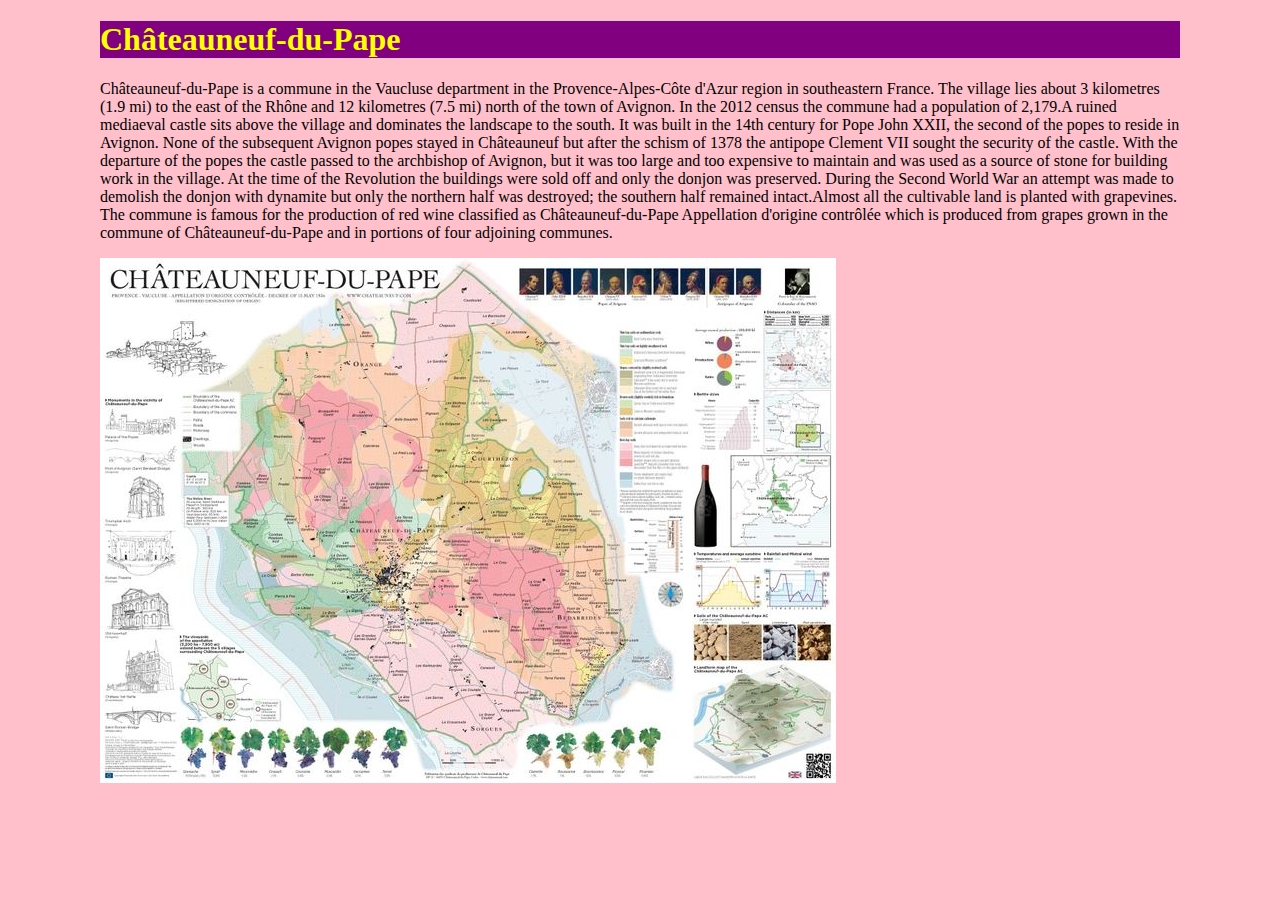
==== unit_1/index.html @ 1951f4e9 "up224" ====
<!DOCTYPE html>
<html>
	<head>
		<title>Memory box</title>
		<link rel="stylesheet" type="text/css" href="css/style.css">

	</head>
		
	<body>
		<h1>Châteauneuf-du-Pape</h1>
		<p>Châteauneuf-du-Pape is a commune in the Vaucluse department in the Provence-Alpes-Côte d'Azur region in southeastern France. The village lies about 3 kilometres (1.9 mi) to the east of the Rhône and 12 kilometres (7.5 mi) north of the town of Avignon. In the 2012 census the commune had a population of 2,179.A ruined mediaeval castle sits above the village and dominates the landscape to the south. It was built in the 14th century for Pope John XXII, the second of the popes to reside in Avignon. None of the subsequent Avignon popes stayed in Châteauneuf but after the schism of 1378 the antipope Clement VII sought the security of the castle. With the departure of the popes the castle passed to the archbishop of Avignon, but it was too large and too expensive to maintain and was used as a source of stone for building work in the village. At the time of the Revolution the buildings were sold off and only the donjon was preserved. During the Second World War an attempt was made to demolish the donjon with dynamite but only the northern half was destroyed; the southern half remained intact.Almost all the cultivable land is planted with grapevines. The commune is famous for the production of red wine classified as Châteauneuf-du-Pape Appellation d'origine contrôlée which is produced from grapes grown in the commune of Châteauneuf-du-Pape and in portions of four adjoining communes.</p>
	<img src="pape.jpg"/>
	</body>
</html>
---- unit_1/css/style.css ----
body {
	background-color: pink;
	margin-right: 100px;
	margin-left: 100px;

}

h1 {
	color: yellow;
	background-color: purple;
}
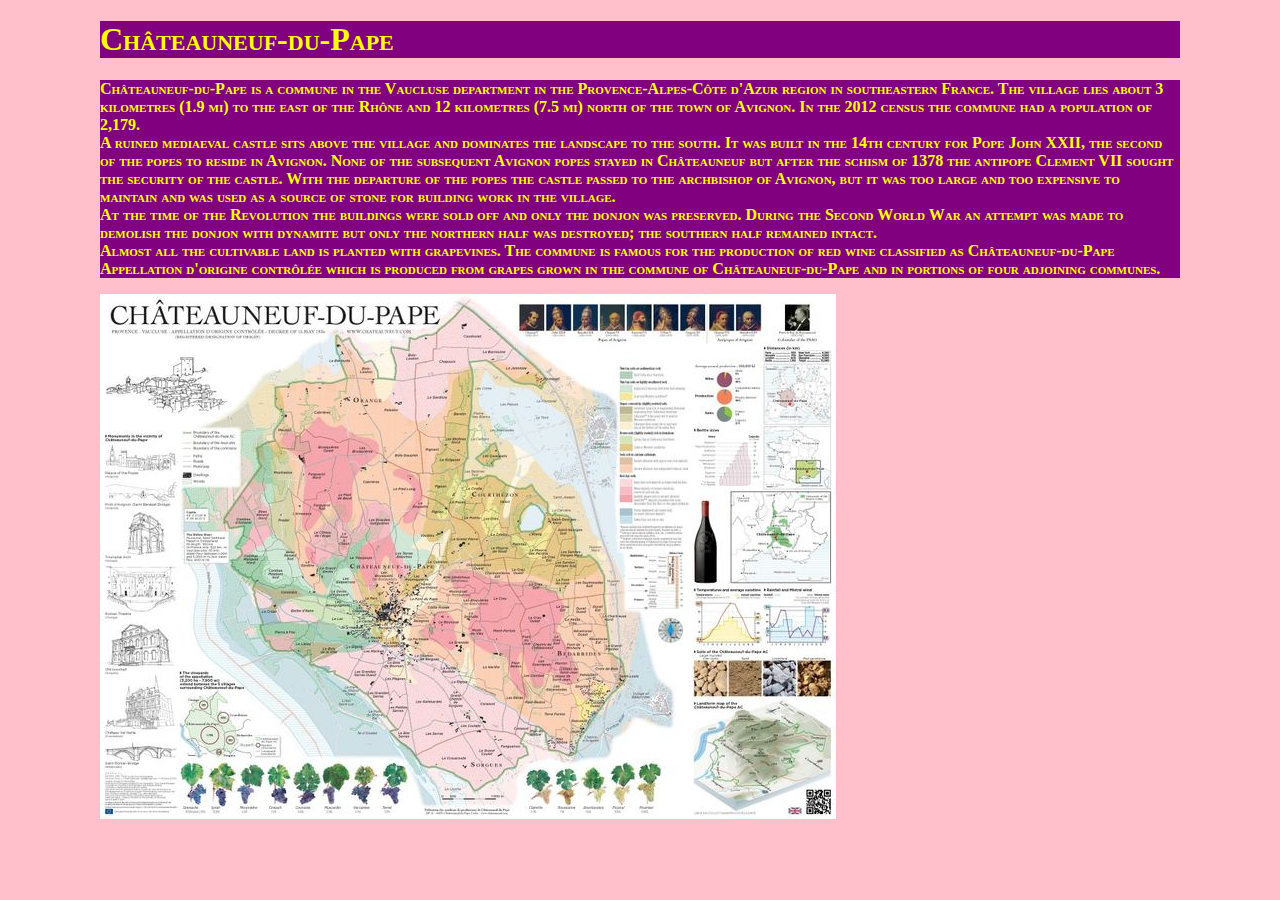
==== commit 04743511: "update248" ====
--- a/unit_1/index.html
+++ b/unit_1/index.html
@@ -8,7 +8,7 @@
 		
 	<body>
 		<h1>Châteauneuf-du-Pape</h1>
-		<p>Châteauneuf-du-Pape is a commune in the Vaucluse department in the Provence-Alpes-Côte d'Azur region in southeastern France. The village lies about 3 kilometres (1.9 mi) to the east of the Rhône and 12 kilometres (7.5 mi) north of the town of Avignon. In the 2012 census the commune had a population of 2,179.A ruined mediaeval castle sits above the village and dominates the landscape to the south. It was built in the 14th century for Pope John XXII, the second of the popes to reside in Avignon. None of the subsequent Avignon popes stayed in Châteauneuf but after the schism of 1378 the antipope Clement VII sought the security of the castle. With the departure of the popes the castle passed to the archbishop of Avignon, but it was too large and too expensive to maintain and was used as a source of stone for building work in the village. At the time of the Revolution the buildings were sold off and only the donjon was preserved. During the Second World War an attempt was made to demolish the donjon with dynamite but only the northern half was destroyed; the southern half remained intact.Almost all the cultivable land is planted with grapevines. The commune is famous for the production of red wine classified as Châteauneuf-du-Pape Appellation d'origine contrôlée which is produced from grapes grown in the commune of Châteauneuf-du-Pape and in portions of four adjoining communes.</p>
+		<p>Châteauneuf-du-Pape is a commune in the Vaucluse department in the Provence-Alpes-Côte d'Azur region in southeastern France. The village lies about 3 kilometres (1.9 mi) to the east of the Rhône and 12 kilometres (7.5 mi) north of the town of Avignon. In the 2012 census the commune had a population of 2,179.<br>A ruined mediaeval castle sits above the village and dominates the landscape to the south. It was built in the 14th century for Pope John XXII, the second of the popes to reside in Avignon. None of the subsequent Avignon popes stayed in Châteauneuf but after the schism of 1378 the antipope Clement VII sought the security of the castle. With the departure of the popes the castle passed to the archbishop of Avignon, but it was too large and too expensive to maintain and was used as a source of stone for building work in the village.<br>At the time of the Revolution the buildings were sold off and only the donjon was preserved. During the Second World War an attempt was made to demolish the donjon with dynamite but only the northern half was destroyed; the southern half remained intact.<br>Almost all the cultivable land is planted with grapevines. The commune is famous for the production of red wine classified as Châteauneuf-du-Pape Appellation d'origine contrôlée which is produced from grapes grown in the commune of Châteauneuf-du-Pape and in portions of four adjoining communes.</p>
 	<img src="pape.jpg"/>
 	</body>
 </html>--- a/unit_1/css/style.css
+++ b/unit_1/css/style.css
@@ -2,10 +2,12 @@
 	background-color: pink;
 	margin-right: 100px;
 	margin-left: 100px;
+	font-weight: bold;
+	
 
-}
-
-h1 {
+h1, p {
 	color: yellow;
 	background-color: purple;
+	font-variant: small-caps;
+	font-family: book antiqua;
 }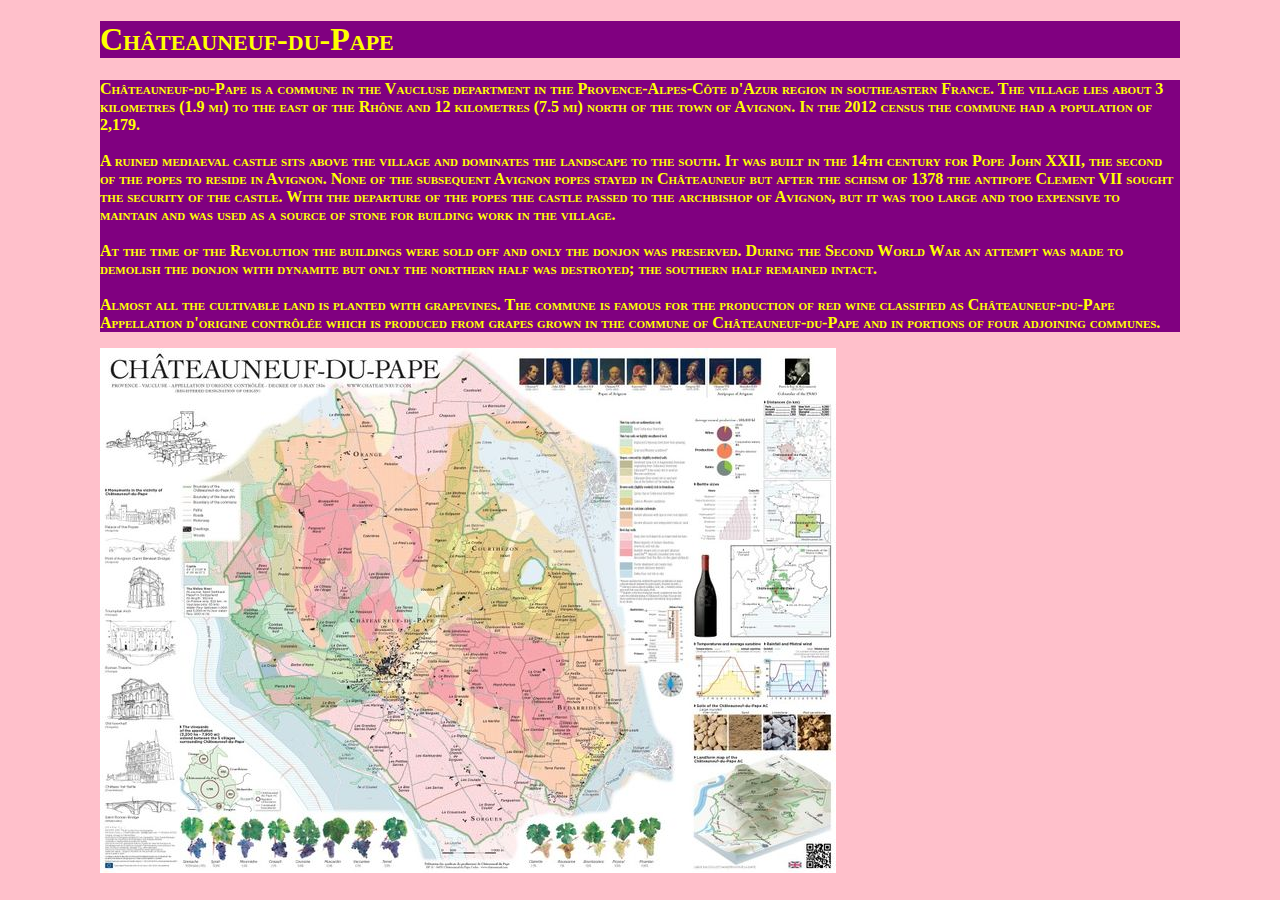
==== commit 86cee12c: "up249" ====
--- a/unit_1/index.html
+++ b/unit_1/index.html
@@ -8,7 +8,13 @@
 		
 	<body>
 		<h1>Châteauneuf-du-Pape</h1>
-		<p>Châteauneuf-du-Pape is a commune in the Vaucluse department in the Provence-Alpes-Côte d'Azur region in southeastern France. The village lies about 3 kilometres (1.9 mi) to the east of the Rhône and 12 kilometres (7.5 mi) north of the town of Avignon. In the 2012 census the commune had a population of 2,179.<br>A ruined mediaeval castle sits above the village and dominates the landscape to the south. It was built in the 14th century for Pope John XXII, the second of the popes to reside in Avignon. None of the subsequent Avignon popes stayed in Châteauneuf but after the schism of 1378 the antipope Clement VII sought the security of the castle. With the departure of the popes the castle passed to the archbishop of Avignon, but it was too large and too expensive to maintain and was used as a source of stone for building work in the village.<br>At the time of the Revolution the buildings were sold off and only the donjon was preserved. During the Second World War an attempt was made to demolish the donjon with dynamite but only the northern half was destroyed; the southern half remained intact.<br>Almost all the cultivable land is planted with grapevines. The commune is famous for the production of red wine classified as Châteauneuf-du-Pape Appellation d'origine contrôlée which is produced from grapes grown in the commune of Châteauneuf-du-Pape and in portions of four adjoining communes.</p>
+		<p>Châteauneuf-du-Pape is a commune in the Vaucluse department in the Provence-Alpes-Côte d'Azur region in southeastern France. The village lies about 3 kilometres (1.9 mi) to the east of the Rhône and 12 kilometres (7.5 mi) north of the town of Avignon. In the 2012 census the commune had a population of 2,179.<br>
+		<br>
+		A ruined mediaeval castle sits above the village and dominates the landscape to the south. It was built in the 14th century for Pope John XXII, the second of the popes to reside in Avignon. None of the subsequent Avignon popes stayed in Châteauneuf but after the schism of 1378 the antipope Clement VII sought the security of the castle. With the departure of the popes the castle passed to the archbishop of Avignon, but it was too large and too expensive to maintain and was used as a source of stone for building work in the village.<br>
+		<br>
+		At the time of the Revolution the buildings were sold off and only the donjon was preserved. During the Second World War an attempt was made to demolish the donjon with dynamite but only the northern half was destroyed; the southern half remained intact.<br>
+		<br>
+		Almost all the cultivable land is planted with grapevines. The commune is famous for the production of red wine classified as Châteauneuf-du-Pape Appellation d'origine contrôlée which is produced from grapes grown in the commune of Châteauneuf-du-Pape and in portions of four adjoining communes.</p>
 	<img src="pape.jpg"/>
 	</body>
 </html>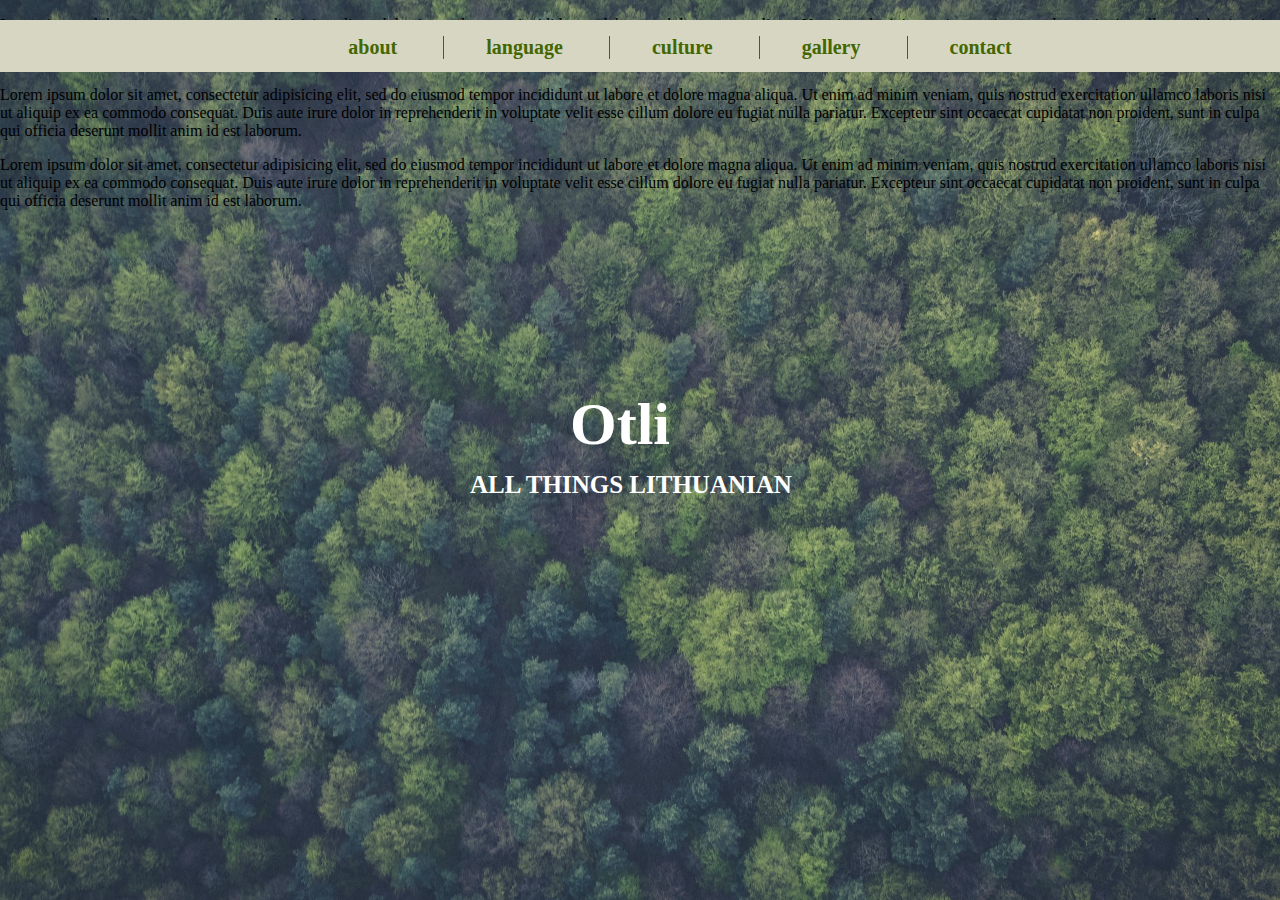
==== commit 295c63e4: "23-03 update" ====
--- a/unit_1/index.html
+++ b/unit_1/index.html
@@ -1,20 +1,45 @@
 <!DOCTYPE html>
 <html>
 	<head>
-		<title>Memory box</title>
+		<title>Otli</title>
 		<link rel="stylesheet" type="text/css" href="css/style.css">
+	</head>
+	<body background="images/forest_main.jpeg">
+		
+		<div id="nav">
+			<div id="nav-wrapper">
+				<ul>
+					<li><a href="#">about</a></li>
+					<li><a href="#">language</a></li>
+					<li><a href="#">culture</a></li>
+					<li><a href="#">gallery</a></li>
+					<li><a href="#">contact</a></li>
+				</ul>
+			</div>
+		</div>
 
-	</head>
-		
-	<body>
-		<h1>Châteauneuf-du-Pape</h1>
-		<p>Châteauneuf-du-Pape is a commune in the Vaucluse department in the Provence-Alpes-Côte d'Azur region in southeastern France. The village lies about 3 kilometres (1.9 mi) to the east of the Rhône and 12 kilometres (7.5 mi) north of the town of Avignon. In the 2012 census the commune had a population of 2,179.<br>
-		<br>
-		A ruined mediaeval castle sits above the village and dominates the landscape to the south. It was built in the 14th century for Pope John XXII, the second of the popes to reside in Avignon. None of the subsequent Avignon popes stayed in Châteauneuf but after the schism of 1378 the antipope Clement VII sought the security of the castle. With the departure of the popes the castle passed to the archbishop of Avignon, but it was too large and too expensive to maintain and was used as a source of stone for building work in the village.<br>
-		<br>
-		At the time of the Revolution the buildings were sold off and only the donjon was preserved. During the Second World War an attempt was made to demolish the donjon with dynamite but only the northern half was destroyed; the southern half remained intact.<br>
-		<br>
-		Almost all the cultivable land is planted with grapevines. The commune is famous for the production of red wine classified as Châteauneuf-du-Pape Appellation d'origine contrôlée which is produced from grapes grown in the commune of Châteauneuf-du-Pape and in portions of four adjoining communes.</p>
-	<img src="pape.jpg"/>
+		<div class="landing-page">
+		<p>Lorem ipsum dolor sit amet, consectetur adipisicing elit, sed do eiusmod
+		tempor incididunt ut labore et dolore magna aliqua. Ut enim ad minim veniam,
+		quis nostrud exercitation ullamco laboris nisi ut aliquip ex ea commodo
+		consequat. Duis aute irure dolor in reprehenderit in voluptate velit esse
+		cillum dolore eu fugiat nulla pariatur. Excepteur sint occaecat cupidatat non
+		proident, sunt in culpa qui officia deserunt mollit anim id est laborum.<p>
+				<h1>Otli</h1>
+				<h2>ALL THINGS LITHUANIAN</h2>
+		<p>Lorem ipsum dolor sit amet, consectetur adipisicing elit, sed do eiusmod
+		tempor incididunt ut labore et dolore magna aliqua. Ut enim ad minim veniam,
+		quis nostrud exercitation ullamco laboris nisi ut aliquip ex ea commodo
+		consequat. Duis aute irure dolor in reprehenderit in voluptate velit esse
+		cillum dolore eu fugiat nulla pariatur. Excepteur sint occaecat cupidatat non
+		proident, sunt in culpa qui officia deserunt mollit anim id est laborum.<p>
+		</div>
+
+		<p>Lorem ipsum dolor sit amet, consectetur adipisicing elit, sed do eiusmod
+		tempor incididunt ut labore et dolore magna aliqua. Ut enim ad minim veniam,
+		quis nostrud exercitation ullamco laboris nisi ut aliquip ex ea commodo
+		consequat. Duis aute irure dolor in reprehenderit in voluptate velit esse
+		cillum dolore eu fugiat nulla pariatur. Excepteur sint occaecat cupidatat non
+		proident, sunt in culpa qui officia deserunt mollit anim id est laborum.</p>
 	</body>
 </html>--- a/unit_1/css/style.css
+++ b/unit_1/css/style.css
@@ -1,13 +1,83 @@
 body {
-	background-color: pink;
-	margin-right: 100px;
-	margin-left: 100px;
+	margin:0;
+	padding:0;
+	background-size: 1280px 900px;
+}
+	
+#nav {
+	background-color: #d6d6c2;
+	position: fixed;
+	width:100%;
+	top:20px;
+}
+
+#nav-wrapper {
+	width: 1000px;
+	margin: 0 auto;
+	position:relative;	
+}
+
+#nav ul {
+	background-color: #d6d6c2;
+	height:20px;
+	width:100%;
+	list-style: none;
+	text-align: center;
+}
+
+#nav ul li{
+	padding-right: 42px;
+	padding-left: 42px;
+	background-repeat:no-repeat;
+	display:inline-block;
+}
+
+li+li { 
+	border-left: 1px solid #334d00; 
+	border-color: #446600;
+}
+
+#nav ul li a {
+	text-decoration:none;
+	color:#446600;
+	font-size: 20px;
+	text-align: center;
 	font-weight: bold;
-	
+	display:inline;
+}
 
-h1, p {
-	color: yellow;
-	background-color: purple;
-	font-variant: small-caps;
-	font-family: book antiqua;
+h1 {
+	position: absolute;
+	left: 570px;
+	top: 350px;
+	color: #ffffff;
+	text-align: center;
+	font-size: 60px;
+}
+
+h2 {
+	position: absolute;
+	left: 470px;
+	top: 450px;
+	color: #ffffff;
+	text-align: center;
+	font-size: 25px;
+}
+
+#wrap {
+	width: 485px;
+}
+
+.left {
+	width:240px;
+	background-image: "images/food.jpg"
+	height: 123px;
+	float: left;
+}
+
+.right {
+	width:240px;
+	background-image: "images/culture.jpg"
+	height: 123px;
+	float: right;
 }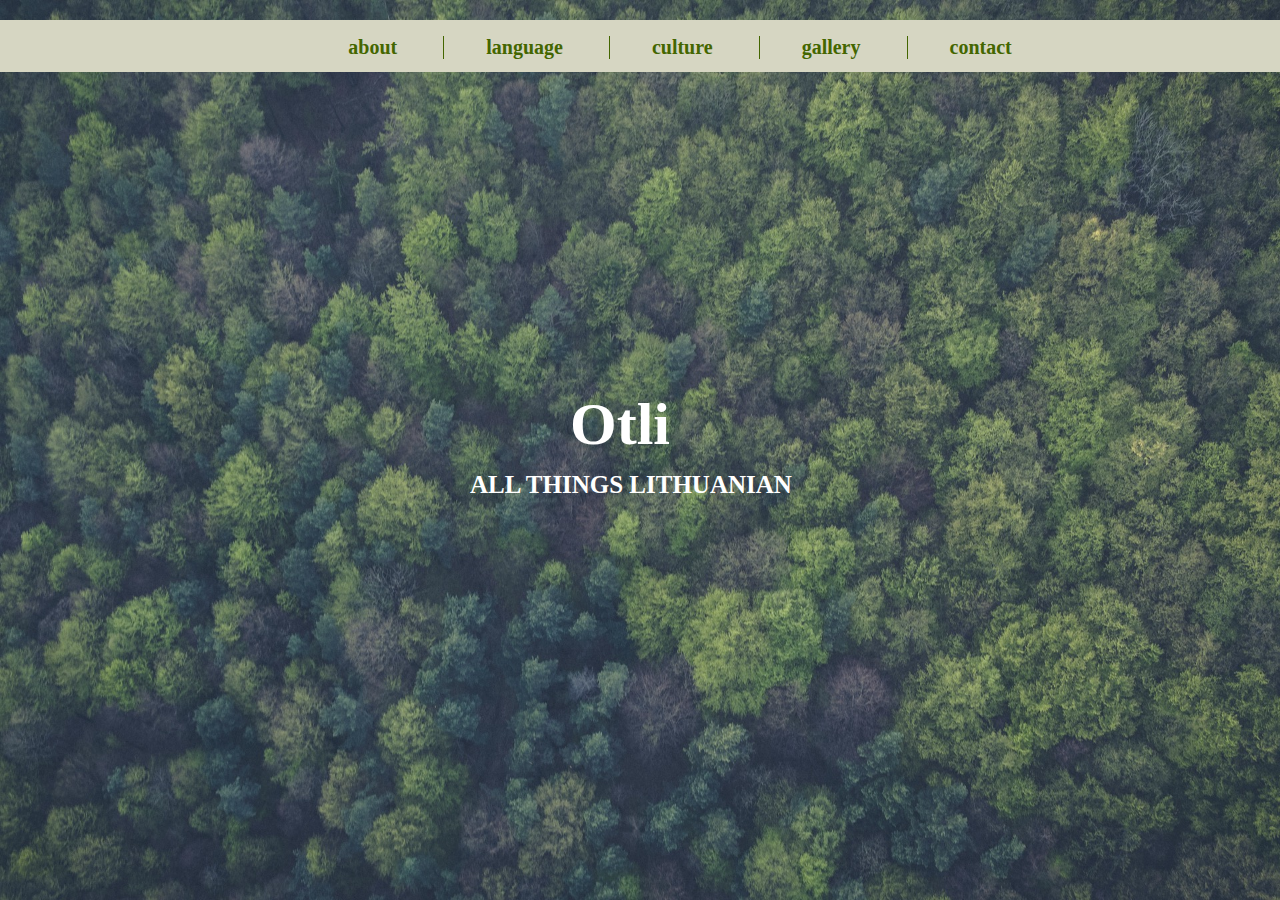
==== commit 55b5d55c: "update 888" ====
--- a/unit_1/index.html
+++ b/unit_1/index.html
@@ -19,27 +19,8 @@
 		</div>
 
 		<div class="landing-page">
-		<p>Lorem ipsum dolor sit amet, consectetur adipisicing elit, sed do eiusmod
-		tempor incididunt ut labore et dolore magna aliqua. Ut enim ad minim veniam,
-		quis nostrud exercitation ullamco laboris nisi ut aliquip ex ea commodo
-		consequat. Duis aute irure dolor in reprehenderit in voluptate velit esse
-		cillum dolore eu fugiat nulla pariatur. Excepteur sint occaecat cupidatat non
-		proident, sunt in culpa qui officia deserunt mollit anim id est laborum.<p>
 				<h1>Otli</h1>
 				<h2>ALL THINGS LITHUANIAN</h2>
-		<p>Lorem ipsum dolor sit amet, consectetur adipisicing elit, sed do eiusmod
-		tempor incididunt ut labore et dolore magna aliqua. Ut enim ad minim veniam,
-		quis nostrud exercitation ullamco laboris nisi ut aliquip ex ea commodo
-		consequat. Duis aute irure dolor in reprehenderit in voluptate velit esse
-		cillum dolore eu fugiat nulla pariatur. Excepteur sint occaecat cupidatat non
-		proident, sunt in culpa qui officia deserunt mollit anim id est laborum.<p>
-		</div>
-
-		<p>Lorem ipsum dolor sit amet, consectetur adipisicing elit, sed do eiusmod
-		tempor incididunt ut labore et dolore magna aliqua. Ut enim ad minim veniam,
-		quis nostrud exercitation ullamco laboris nisi ut aliquip ex ea commodo
-		consequat. Duis aute irure dolor in reprehenderit in voluptate velit esse
-		cillum dolore eu fugiat nulla pariatur. Excepteur sint occaecat cupidatat non
-		proident, sunt in culpa qui officia deserunt mollit anim id est laborum.</p>
+		
 	</body>
 </html>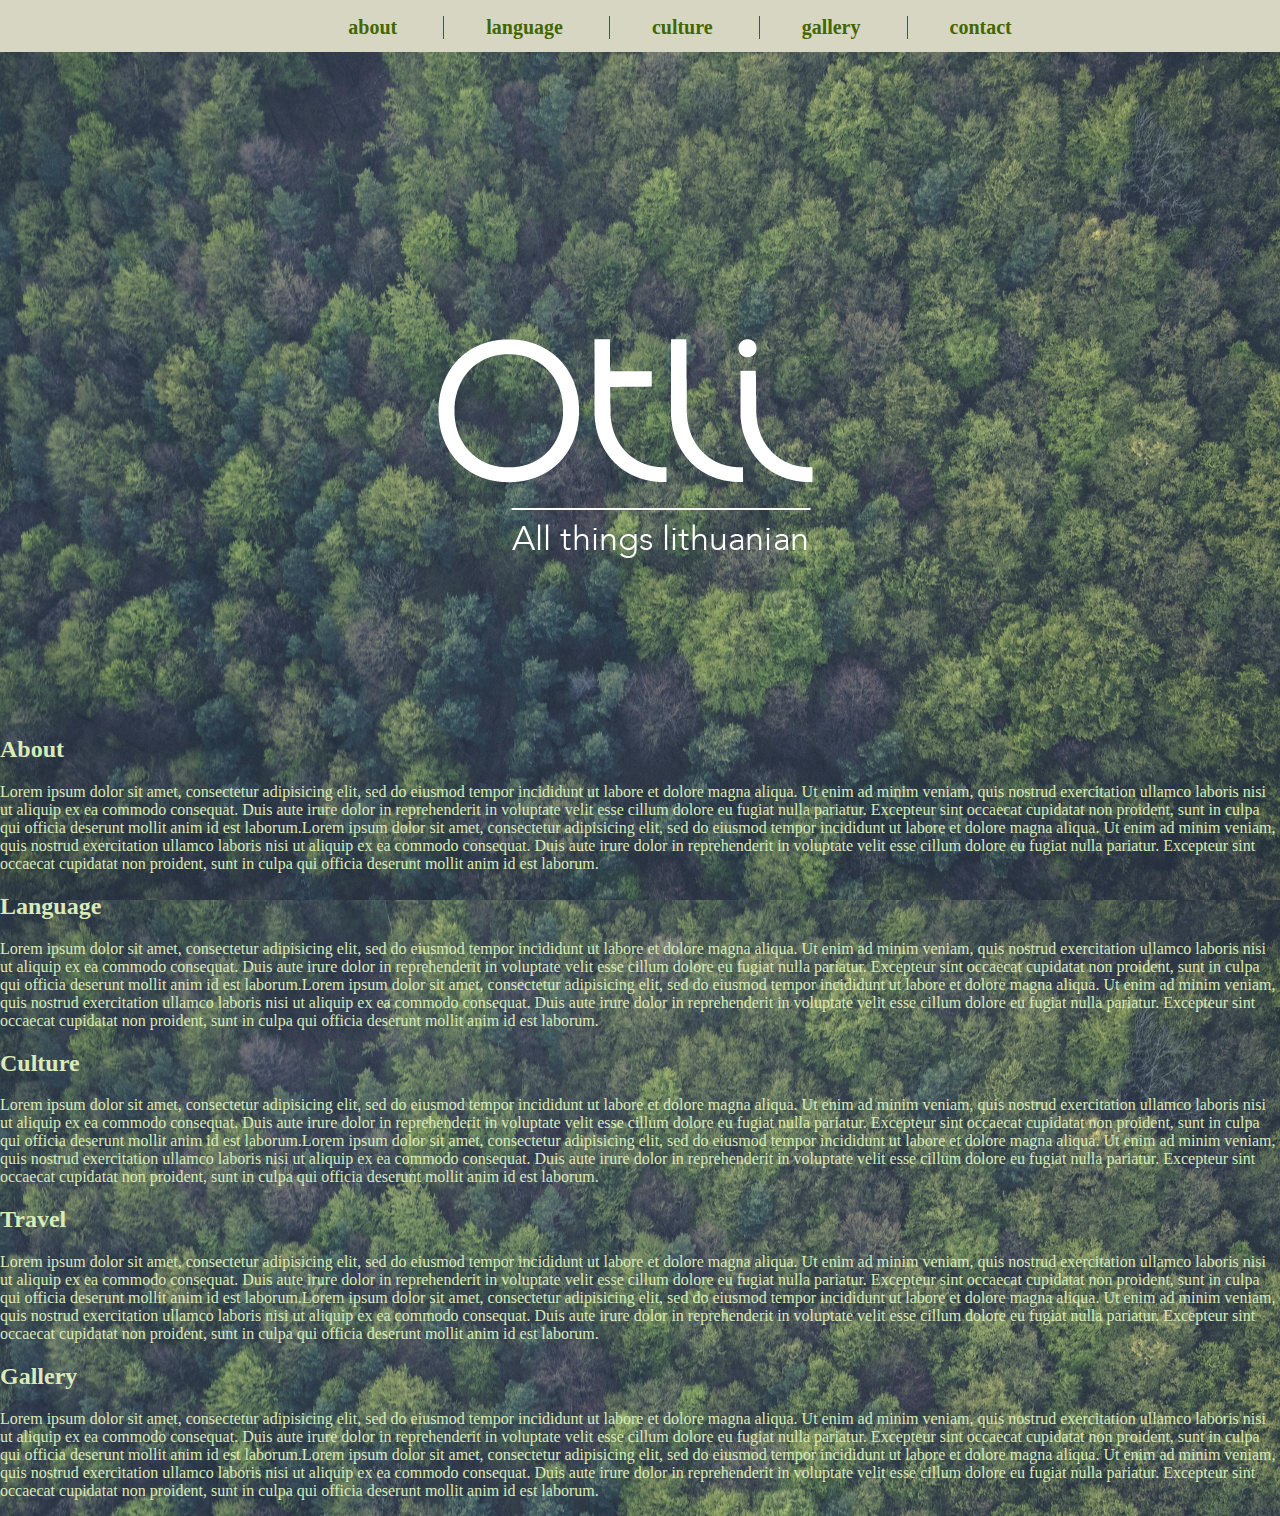
==== commit ff239f0c: "updt" ====
--- a/unit_1/index.html
+++ b/unit_1/index.html
@@ -4,23 +4,108 @@
 		<title>Otli</title>
 		<link rel="stylesheet" type="text/css" href="css/style.css">
 	</head>
-	<body background="images/forest_main.jpeg">
+	
+		<body background="images/forest_main.jpeg">
 		
-		<div id="nav">
-			<div id="nav-wrapper">
-				<ul>
-					<li><a href="#">about</a></li>
-					<li><a href="#">language</a></li>
-					<li><a href="#">culture</a></li>
-					<li><a href="#">gallery</a></li>
-					<li><a href="#">contact</a></li>
-				</ul>
+			<div id="nav">
+				<div id="nav-wrapper">
+					<ul>
+						<li><a href="#">about</a></li>
+						<li><a href="#">language</a></li>
+						<li><a href="#">culture</a></li>
+						<li><a href="#">gallery</a></li>
+						<li><a href="#">contact</a></li>
+					</ul>
+				</div>
+			</div>
+
+			<div id="logo">
+			
+					<img src="images/otli_logo.png">
+			
+			</div>
+	</head>
+
+	<body>
+
+		<div id="otli">
+
+			<div class="About">
+				<h2>About</h2>
+				<p>Lorem ipsum dolor sit amet, consectetur adipisicing elit, sed do eiusmod
+				tempor incididunt ut labore et dolore magna aliqua. Ut enim ad minim veniam,
+				quis nostrud exercitation ullamco laboris nisi ut aliquip ex ea commodo
+				consequat. Duis aute irure dolor in reprehenderit in voluptate velit esse
+				cillum dolore eu fugiat nulla pariatur. Excepteur sint occaecat cupidatat non
+				proident, sunt in culpa qui officia deserunt mollit anim id est laborum.Lorem ipsum dolor sit amet, consectetur adipisicing elit, sed do eiusmod
+				tempor incididunt ut labore et dolore magna aliqua. Ut enim ad minim veniam,
+				quis nostrud exercitation ullamco laboris nisi ut aliquip ex ea commodo
+				consequat. Duis aute irure dolor in reprehenderit in voluptate velit esse
+				cillum dolore eu fugiat nulla pariatur. Excepteur sint occaecat cupidatat non
+				proident, sunt in culpa qui officia deserunt mollit anim id est laborum.</p>
+			</div>
+
+			<div class="language">
+				<h2>Language</h2>
+				<p>Lorem ipsum dolor sit amet, consectetur adipisicing elit, sed do eiusmod
+				tempor incididunt ut labore et dolore magna aliqua. Ut enim ad minim veniam,
+				quis nostrud exercitation ullamco laboris nisi ut aliquip ex ea commodo
+				consequat. Duis aute irure dolor in reprehenderit in voluptate velit esse
+				cillum dolore eu fugiat nulla pariatur. Excepteur sint occaecat cupidatat non
+				proident, sunt in culpa qui officia deserunt mollit anim id est laborum.Lorem ipsum dolor sit amet, consectetur adipisicing elit, sed do eiusmod
+				tempor incididunt ut labore et dolore magna aliqua. Ut enim ad minim veniam,
+				quis nostrud exercitation ullamco laboris nisi ut aliquip ex ea commodo
+				consequat. Duis aute irure dolor in reprehenderit in voluptate velit esse
+				cillum dolore eu fugiat nulla pariatur. Excepteur sint occaecat cupidatat non
+				proident, sunt in culpa qui officia deserunt mollit anim id est laborum.</p>
+			</div>
+
+			<div class="culture">
+				<h2>Culture</h2>
+				<p>Lorem ipsum dolor sit amet, consectetur adipisicing elit, sed do eiusmod
+				tempor incididunt ut labore et dolore magna aliqua. Ut enim ad minim veniam,
+				quis nostrud exercitation ullamco laboris nisi ut aliquip ex ea commodo
+				consequat. Duis aute irure dolor in reprehenderit in voluptate velit esse
+				cillum dolore eu fugiat nulla pariatur. Excepteur sint occaecat cupidatat non
+				proident, sunt in culpa qui officia deserunt mollit anim id est laborum.Lorem ipsum dolor sit amet, consectetur adipisicing elit, sed do eiusmod
+				tempor incididunt ut labore et dolore magna aliqua. Ut enim ad minim veniam,
+				quis nostrud exercitation ullamco laboris nisi ut aliquip ex ea commodo
+				consequat. Duis aute irure dolor in reprehenderit in voluptate velit esse
+				cillum dolore eu fugiat nulla pariatur. Excepteur sint occaecat cupidatat non
+				proident, sunt in culpa qui officia deserunt mollit anim id est laborum.</p>
+			</div>
+
+			<div class="travel">
+				<h2>Travel</h2>
+				<p>Lorem ipsum dolor sit amet, consectetur adipisicing elit, sed do eiusmod
+				tempor incididunt ut labore et dolore magna aliqua. Ut enim ad minim veniam,
+				quis nostrud exercitation ullamco laboris nisi ut aliquip ex ea commodo
+				consequat. Duis aute irure dolor in reprehenderit in voluptate velit esse
+				cillum dolore eu fugiat nulla pariatur. Excepteur sint occaecat cupidatat non
+				proident, sunt in culpa qui officia deserunt mollit anim id est laborum.Lorem ipsum dolor sit amet, consectetur adipisicing elit, sed do eiusmod
+				tempor incididunt ut labore et dolore magna aliqua. Ut enim ad minim veniam,
+				quis nostrud exercitation ullamco laboris nisi ut aliquip ex ea commodo
+				consequat. Duis aute irure dolor in reprehenderit in voluptate velit esse
+				cillum dolore eu fugiat nulla pariatur. Excepteur sint occaecat cupidatat non
+				proident, sunt in culpa qui officia deserunt mollit anim id est laborum.</p>
+			</div>
+
+			<div class="galery">
+				<h2>Gallery</h2>
+				<p>Lorem ipsum dolor sit amet, consectetur adipisicing elit, sed do eiusmod
+				tempor incididunt ut labore et dolore magna aliqua. Ut enim ad minim veniam,
+				quis nostrud exercitation ullamco laboris nisi ut aliquip ex ea commodo
+				consequat. Duis aute irure dolor in reprehenderit in voluptate velit esse
+				cillum dolore eu fugiat nulla pariatur. Excepteur sint occaecat cupidatat non
+				proident, sunt in culpa qui officia deserunt mollit anim id est laborum.Lorem ipsum dolor sit amet, consectetur adipisicing elit, sed do eiusmod
+				tempor incididunt ut labore et dolore magna aliqua. Ut enim ad minim veniam,
+				quis nostrud exercitation ullamco laboris nisi ut aliquip ex ea commodo
+				consequat. Duis aute irure dolor in reprehenderit in voluptate velit esse
+				cillum dolore eu fugiat nulla pariatur. Excepteur sint occaecat cupidatat non
+				proident, sunt in culpa qui officia deserunt mollit anim id est laborum.</p>
 			</div>
 		</div>
 
-		<div class="landing-page">
-				<h1>Otli</h1>
-				<h2>ALL THINGS LITHUANIAN</h2>
-		
 	</body>
+
 </html>--- a/unit_1/css/style.css
+++ b/unit_1/css/style.css
@@ -3,12 +3,19 @@
 	padding:0;
 	background-size: 1280px 900px;
 }
-	
+
+#logo {
+    display: block;
+    margin-left: 300px;
+    margin-right: auto;
+    margin-top: 220px;
+}	
+
 #nav {
 	background-color: #d6d6c2;
 	position: fixed;
 	width:100%;
-	top:20px;
+	top:0px;
 }
 
 #nav-wrapper {
@@ -46,38 +53,10 @@
 	display:inline;
 }
 
-h1 {
-	position: absolute;
-	left: 570px;
-	top: 350px;
-	color: #ffffff;
-	text-align: center;
-	font-size: 60px;
+#otli{
+	color: #DAEAB9;
 }
 
-h2 {
-	position: absolute;
-	left: 470px;
-	top: 450px;
-	color: #ffffff;
-	text-align: center;
-	font-size: 25px;
+.culture {
+	background-color: #ffffff"
 }
-
-#wrap {
-	width: 485px;
-}
-
-.left {
-	width:240px;
-	background-image: "images/food.jpg"
-	height: 123px;
-	float: left;
-}
-
-.right {
-	width:240px;
-	background-image: "images/culture.jpg"
-	height: 123px;
-	float: right;
-}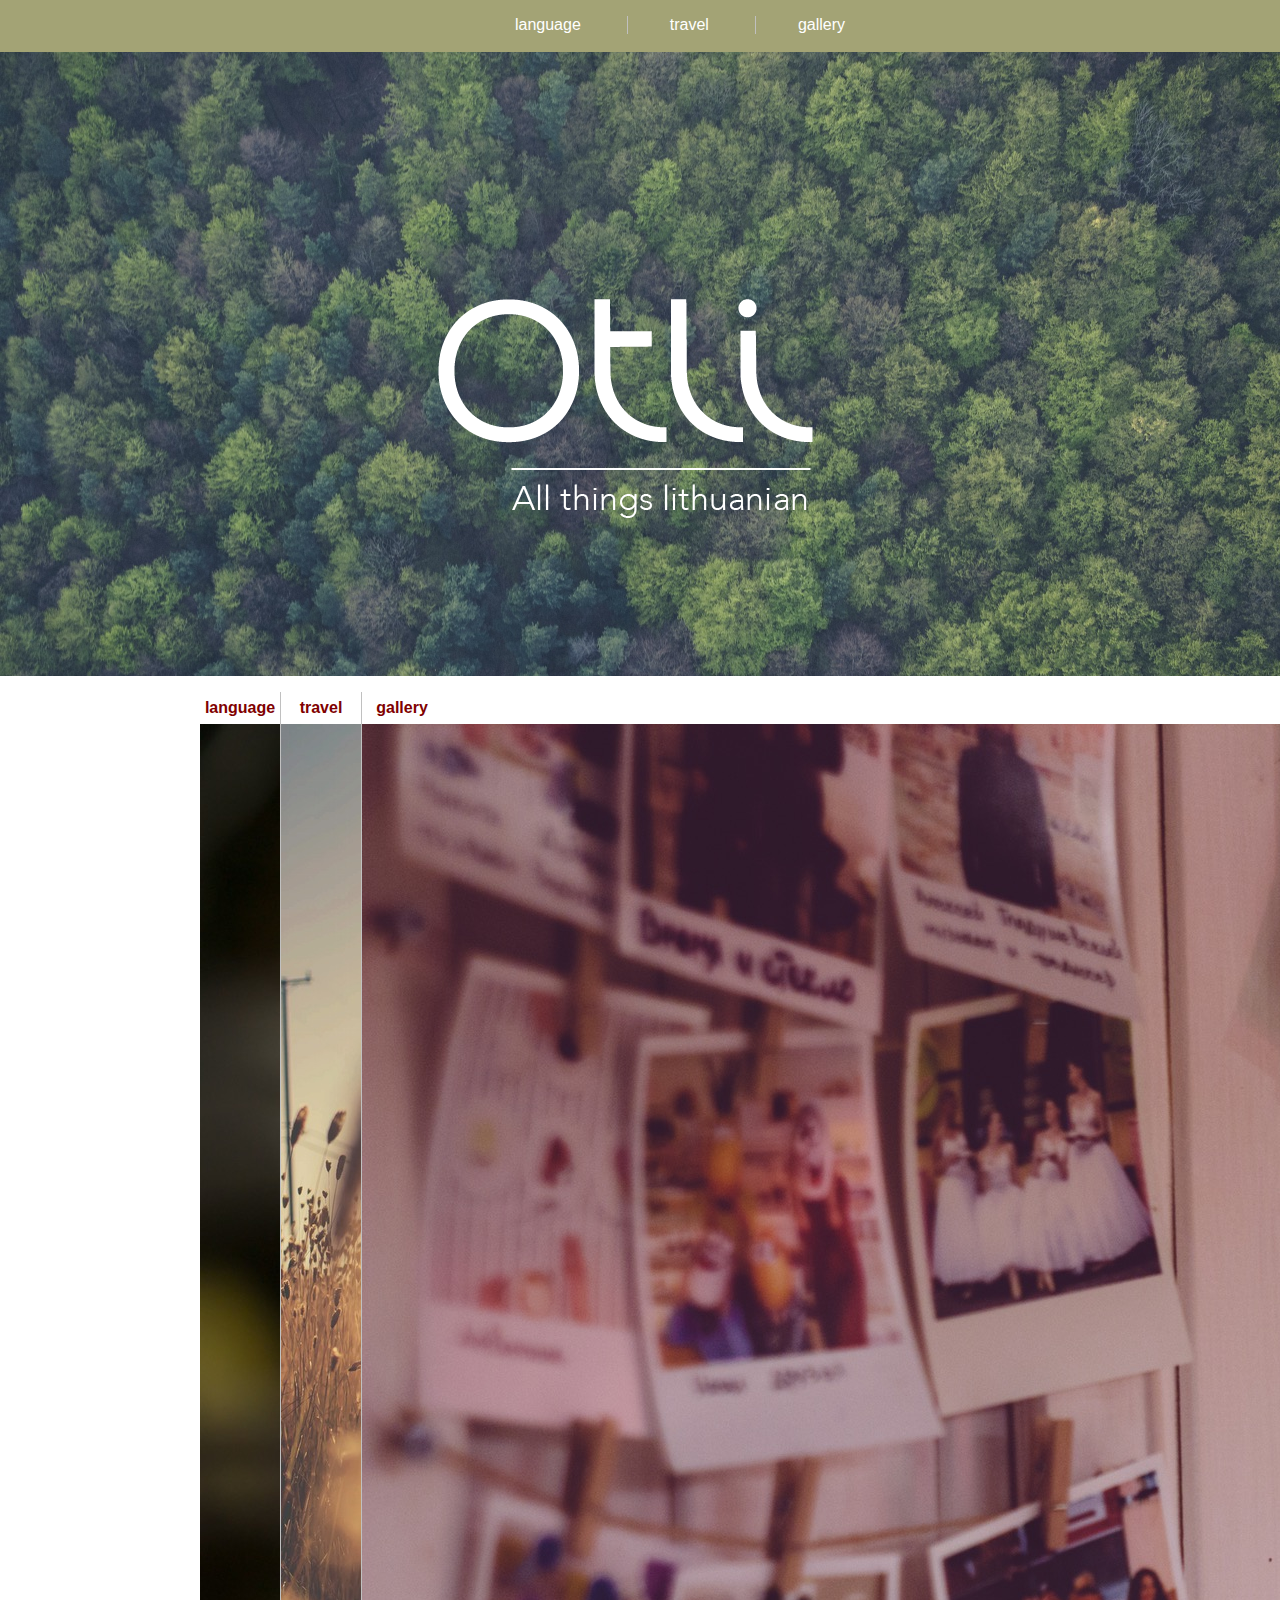
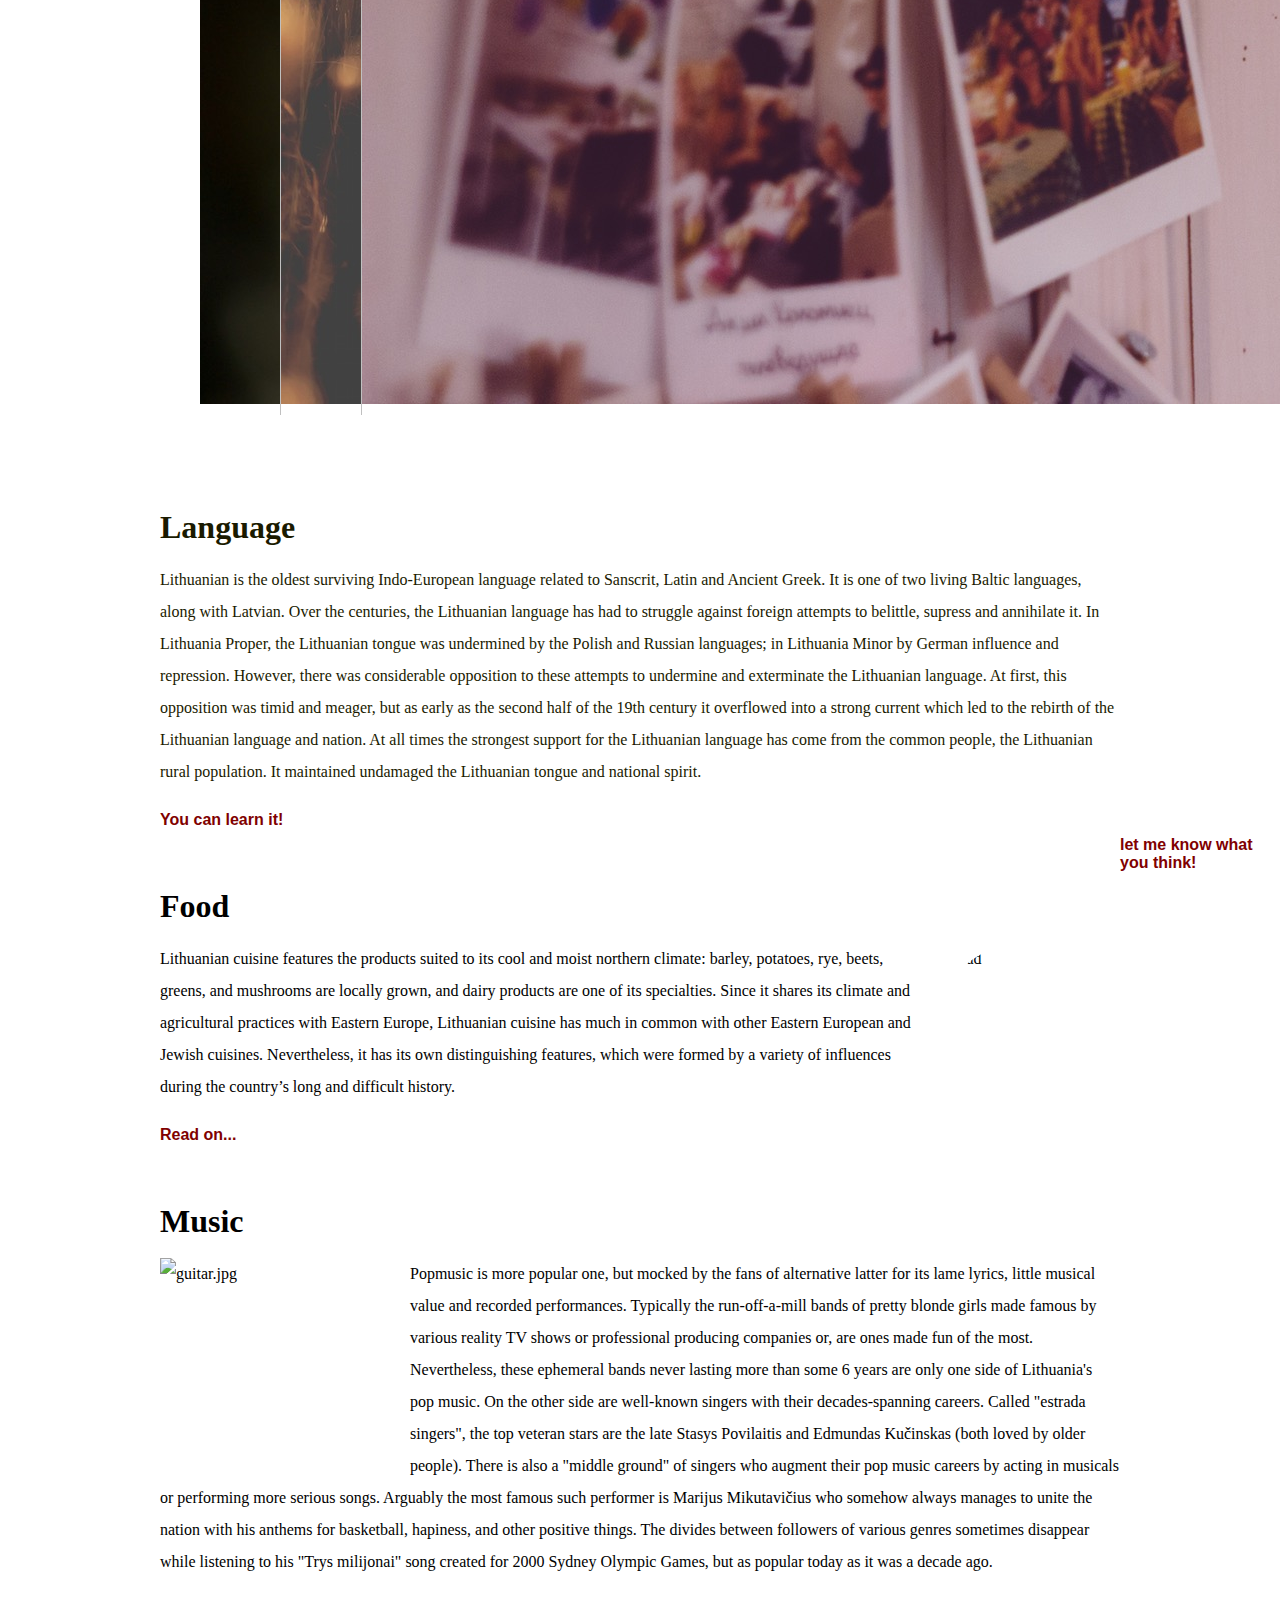
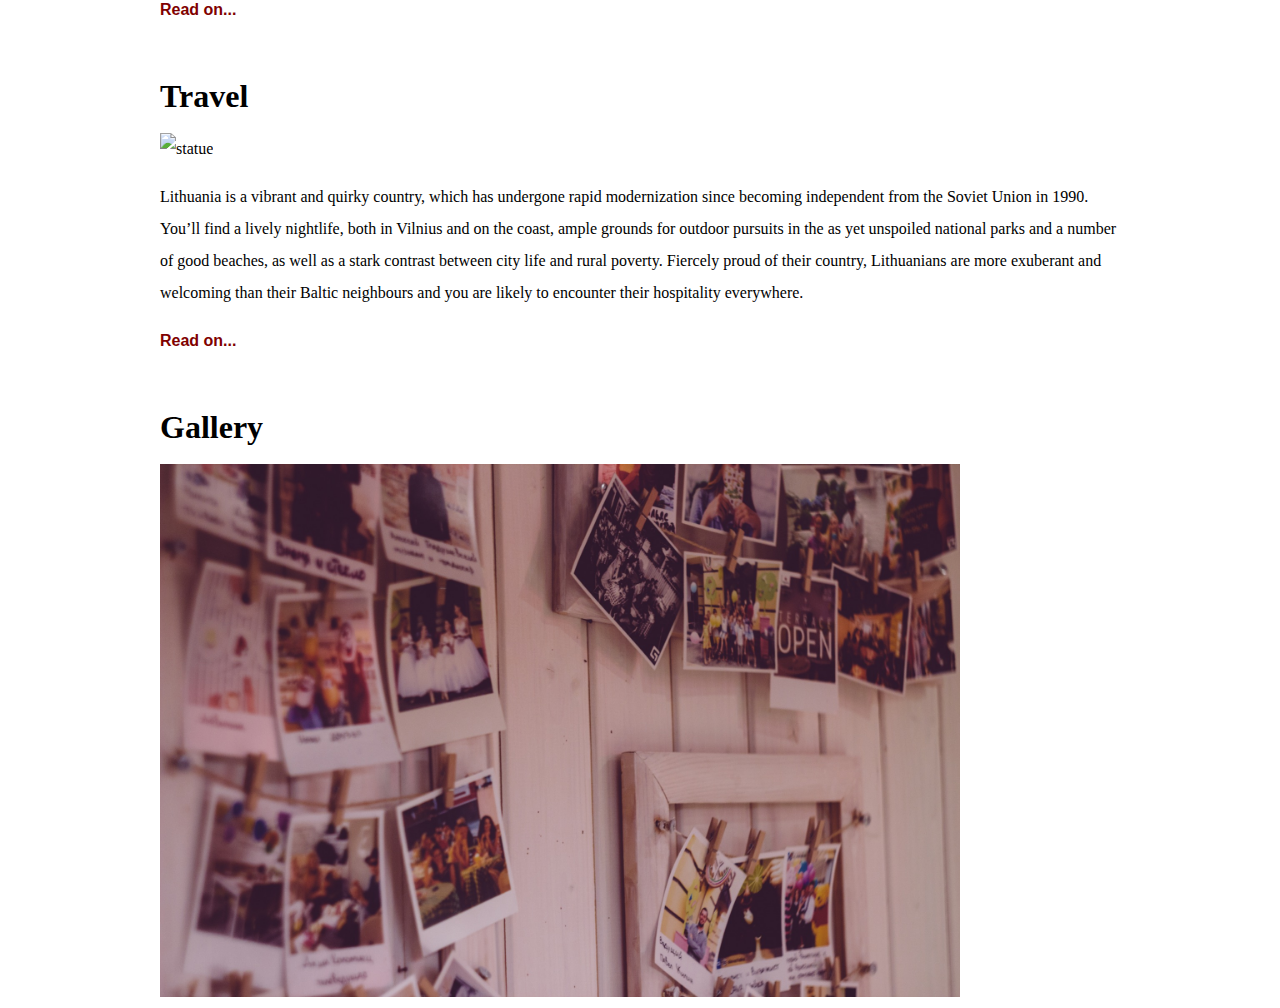
==== commit b652fbf3: "update" ====
--- a/unit_1/index.html
+++ b/unit_1/index.html
@@ -5,16 +5,15 @@
 		<link rel="stylesheet" type="text/css" href="css/style.css">
 	</head>
 	
-		<body background="images/forest_main.jpeg">
-		
+		<body>
+
+		<header>
 			<div id="nav">
 				<div id="nav-wrapper">
 					<ul>
-						<li><a href="#">about</a></li>
 						<li><a href="#">language</a></li>
-						<li><a href="#">culture</a></li>
+						<li><a href="#">travel</a></li>
 						<li><a href="#">gallery</a></li>
-						<li><a href="#">contact</a></li>
 					</ul>
 				</div>
 			</div>
@@ -24,86 +23,76 @@
 					<img src="images/otli_logo.png">
 			
 			</div>
-	</head>
+		</header>
 
-	<body>
+	
 
 		<div id="otli">
 
-			<div class="About">
-				<h2>About</h2>
-				<p>Lorem ipsum dolor sit amet, consectetur adipisicing elit, sed do eiusmod
-				tempor incididunt ut labore et dolore magna aliqua. Ut enim ad minim veniam,
-				quis nostrud exercitation ullamco laboris nisi ut aliquip ex ea commodo
-				consequat. Duis aute irure dolor in reprehenderit in voluptate velit esse
-				cillum dolore eu fugiat nulla pariatur. Excepteur sint occaecat cupidatat non
-				proident, sunt in culpa qui officia deserunt mollit anim id est laborum.Lorem ipsum dolor sit amet, consectetur adipisicing elit, sed do eiusmod
-				tempor incididunt ut labore et dolore magna aliqua. Ut enim ad minim veniam,
-				quis nostrud exercitation ullamco laboris nisi ut aliquip ex ea commodo
-				consequat. Duis aute irure dolor in reprehenderit in voluptate velit esse
-				cillum dolore eu fugiat nulla pariatur. Excepteur sint occaecat cupidatat non
-				proident, sunt in culpa qui officia deserunt mollit anim id est laborum.</p>
+			<div id="group">
+				<ul>
+					<li><a href="#">language</a><img src="images/explore.jpg" alt="world">
+					<li><a href="#">travel</a><img src="images/culture.jpg" alt="meadow">
+					<li><a href="#">gallery</a><img src="images/gallery.jpg" alt="pictures">
+					
+				</ul>
 			</div>
 
 			<div class="language">
-				<h2>Language</h2>
-				<p>Lorem ipsum dolor sit amet, consectetur adipisicing elit, sed do eiusmod
-				tempor incididunt ut labore et dolore magna aliqua. Ut enim ad minim veniam,
-				quis nostrud exercitation ullamco laboris nisi ut aliquip ex ea commodo
-				consequat. Duis aute irure dolor in reprehenderit in voluptate velit esse
-				cillum dolore eu fugiat nulla pariatur. Excepteur sint occaecat cupidatat non
-				proident, sunt in culpa qui officia deserunt mollit anim id est laborum.Lorem ipsum dolor sit amet, consectetur adipisicing elit, sed do eiusmod
-				tempor incididunt ut labore et dolore magna aliqua. Ut enim ad minim veniam,
-				quis nostrud exercitation ullamco laboris nisi ut aliquip ex ea commodo
-				consequat. Duis aute irure dolor in reprehenderit in voluptate velit esse
-				cillum dolore eu fugiat nulla pariatur. Excepteur sint occaecat cupidatat non
-				proident, sunt in culpa qui officia deserunt mollit anim id est laborum.</p>
+				<h1>Language</h1>
+				<p>Lithuanian is the oldest surviving Indo-European language related to Sanscrit, Latin and Ancient Greek. It is one of two living Baltic languages, along with Latvian. Over the centuries, the Lithuanian language has had to struggle against foreign attempts to belittle, supress and annihilate it. In Lithuania Proper, the Lithuanian tongue was undermined by the Polish and Russian languages; in Lithuania Minor by German influence and repression. However, there was considerable opposition to these attempts to undermine and exterminate the Lithuanian language. At first, this opposition was timid and meager, but as early as the second half of the 19th century it overflowed into a strong current which led to the rebirth of the Lithuanian language and nation.
+				At all times the strongest support for the Lithuanian language has come from the common people, the Lithuanian rural population. It maintained undamaged the Lithuanian tongue and national spirit. 
+				</p>
+					<div class="link">
+						<a href="#"> You can learn it!</a>
+
+					</div>
 			</div>
 
-			<div class="culture">
-				<h2>Culture</h2>
-				<p>Lorem ipsum dolor sit amet, consectetur adipisicing elit, sed do eiusmod
-				tempor incididunt ut labore et dolore magna aliqua. Ut enim ad minim veniam,
-				quis nostrud exercitation ullamco laboris nisi ut aliquip ex ea commodo
-				consequat. Duis aute irure dolor in reprehenderit in voluptate velit esse
-				cillum dolore eu fugiat nulla pariatur. Excepteur sint occaecat cupidatat non
-				proident, sunt in culpa qui officia deserunt mollit anim id est laborum.Lorem ipsum dolor sit amet, consectetur adipisicing elit, sed do eiusmod
-				tempor incididunt ut labore et dolore magna aliqua. Ut enim ad minim veniam,
-				quis nostrud exercitation ullamco laboris nisi ut aliquip ex ea commodo
-				consequat. Duis aute irure dolor in reprehenderit in voluptate velit esse
-				cillum dolore eu fugiat nulla pariatur. Excepteur sint occaecat cupidatat non
-				proident, sunt in culpa qui officia deserunt mollit anim id est laborum.</p>
+			<div class="food">
+				<h1>Food</h1>
+				<img class="img-food" src="images/duona.jpg" alt="bread">
+				<p>Lithuanian cuisine features the products suited to its cool and moist northern climate: barley, potatoes, rye, beets, greens, and mushrooms are locally grown, and dairy products are one of its specialties. Since it shares its climate and agricultural practices with Eastern Europe, Lithuanian cuisine has much in common with other Eastern European and Jewish cuisines. Nevertheless, it has its own distinguishing features, which were formed by a variety of influences during the country’s long and difficult history.
+				</p>
+				<div class="link">
+						<a href="#"> Read on...</a>
+					</div>
+			</div>
+
+			<div class="music">
+				<h1>Music</h1>
+				<img src="images/music.jpg" alt="guitar.jpg" align="top">
+				<p>Popmusic is more popular one, but mocked by the fans of alternative latter for its lame lyrics, little musical value and recorded performances. Typically the run-off-a-mill bands of pretty blonde girls made famous by various reality TV shows or professional producing companies or, are ones made fun of the most.
+
+				Nevertheless, these ephemeral bands never lasting more than some 6 years are only one side of Lithuania's pop music. On the other side are well-known singers with their decades-spanning careers. Called "estrada singers", the top veteran stars are the late Stasys Povilaitis and Edmundas Kučinskas (both loved by older people).
+
+				There is also a "middle ground" of singers who augment their pop music careers by acting in musicals or performing more serious songs. Arguably the most famous such performer is Marijus Mikutavičius who somehow always manages to unite the nation with his anthems for basketball, hapiness, and other positive things. The divides between followers of various genres sometimes disappear while listening to his "Trys milijonai" song created for 2000 Sydney Olympic Games, but as popular today as it was a decade ago.</p>
+				<div class="link">
+						<a href="#"> Read on...</a>
+					</div>
 			</div>
 
 			<div class="travel">
-				<h2>Travel</h2>
-				<p>Lorem ipsum dolor sit amet, consectetur adipisicing elit, sed do eiusmod
-				tempor incididunt ut labore et dolore magna aliqua. Ut enim ad minim veniam,
-				quis nostrud exercitation ullamco laboris nisi ut aliquip ex ea commodo
-				consequat. Duis aute irure dolor in reprehenderit in voluptate velit esse
-				cillum dolore eu fugiat nulla pariatur. Excepteur sint occaecat cupidatat non
-				proident, sunt in culpa qui officia deserunt mollit anim id est laborum.Lorem ipsum dolor sit amet, consectetur adipisicing elit, sed do eiusmod
-				tempor incididunt ut labore et dolore magna aliqua. Ut enim ad minim veniam,
-				quis nostrud exercitation ullamco laboris nisi ut aliquip ex ea commodo
-				consequat. Duis aute irure dolor in reprehenderit in voluptate velit esse
-				cillum dolore eu fugiat nulla pariatur. Excepteur sint occaecat cupidatat non
-				proident, sunt in culpa qui officia deserunt mollit anim id est laborum.</p>
+				<h1>Travel</h1>
+				<img src="images/angel.jpg" alt="statue">
+				<p>Lithuania is a vibrant and quirky country, which has undergone rapid modernization since becoming independent from the Soviet Union in 1990. You’ll find a lively nightlife, both in Vilnius and on the coast, ample grounds for outdoor pursuits in the as yet unspoiled national parks and a number of good beaches, as well as a stark contrast between city life and rural poverty. Fiercely proud of their country, Lithuanians are more exuberant and welcoming than their Baltic neighbours and you are likely to encounter their hospitality everywhere.</p>
+				<div class="link">
+						<a href="#"> Read on...</a>
+					</div>
 			</div>
 
-			<div class="galery">
-				<h2>Gallery</h2>
-				<p>Lorem ipsum dolor sit amet, consectetur adipisicing elit, sed do eiusmod
-				tempor incididunt ut labore et dolore magna aliqua. Ut enim ad minim veniam,
-				quis nostrud exercitation ullamco laboris nisi ut aliquip ex ea commodo
-				consequat. Duis aute irure dolor in reprehenderit in voluptate velit esse
-				cillum dolore eu fugiat nulla pariatur. Excepteur sint occaecat cupidatat non
-				proident, sunt in culpa qui officia deserunt mollit anim id est laborum.Lorem ipsum dolor sit amet, consectetur adipisicing elit, sed do eiusmod
-				tempor incididunt ut labore et dolore magna aliqua. Ut enim ad minim veniam,
-				quis nostrud exercitation ullamco laboris nisi ut aliquip ex ea commodo
-				consequat. Duis aute irure dolor in reprehenderit in voluptate velit esse
-				cillum dolore eu fugiat nulla pariatur. Excepteur sint occaecat cupidatat non
-				proident, sunt in culpa qui officia deserunt mollit anim id est laborum.</p>
+			<div class="gallery">
+
+				<h1>Gallery</h1>
+
+				<img src="images/gallery.jpg" alt="photos">
+				<!-- Add the image grid here -->
 			</div>
+		</div>
+
+		<div id="footnote">
+			<div id="contact">
+				<a href="#"> let me know what you think!</a>
 		</div>
 
 	</body>
--- a/unit_1/css/style.css
+++ b/unit_1/css/style.css
@@ -1,31 +1,37 @@
 body {
 	margin:0;
 	padding:0;
-	background-size: 1280px 900px;
+	
+}
+
+header {
+	background-size: cover;
+	background-image:url("../images/forest_main.jpeg");
 }
 
 #logo {
     display: block;
     margin-left: 300px;
     margin-right: auto;
-    margin-top: 220px;
+    padding-top: 180px;
+
 }	
 
 #nav {
-	background-color: #d6d6c2;
+	background-color: #a3a375;
 	position: fixed;
 	width:100%;
 	top:0px;
 }
 
 #nav-wrapper {
-	width: 1000px;
+	width: 1200px;
 	margin: 0 auto;
 	position:relative;	
 }
 
 #nav ul {
-	background-color: #d6d6c2;
+	background-color: #a3a375;
 	height:20px;
 	width:100%;
 	list-style: none;
@@ -41,22 +47,128 @@
 
 li+li { 
 	border-left: 1px solid #334d00; 
-	border-color: #446600;
+	border-color: #c0c0c0;
 }
 
 #nav ul li a {
+	font-family: Arial, Helvetica, sans-serif;
 	text-decoration:none;
-	color:#446600;
-	font-size: 20px;
+	color:#ffffff;
+	font-size: 16px;
 	text-align: center;
-	font-weight: bold;
+	font-weight: normal;
 	display:inline;
+	text-transform: lowercase;
 }
 
 #otli{
-	color: #DAEAB9;
+	color: #000000;
+	line-height: 2em;
+	margin-right: 10em;
+	margin-left: 10em;	
 }
 
-.culture {
-	background-color: #ffffff"
+#group ul li{
+ 	display:inline block;
+ 	list-style-type:none;
+ 	text-decoration: none;
+ 	vertical-align: top;
+    display: inline-block;
+    text-align: center;
+    width: 80px;
+    margin-left: 0em;
+    margin-right: 0em;
 }
+
+#group image{
+	width: 100px;
+	width: 100px;
+}
+.language{
+	background-color: #ffffff;
+	color:#1a1a00;
+	margin-top: 6em;
+}
+
+.language img-circle {
+	border-radius: 50%;
+	margin: 0 auto;
+	height: 200px;
+	width: 650px;
+}
+
+.food {
+	background-color: #ffffff;
+	margin-top: 2em;
+	padding: 0px;
+	margin-top: 2em;
+	float: left;
+	
+	
+}
+.img-food {
+	height: 200px;
+	width: 190px;
+	border-radius: 60%;
+	float: right;
+	
+
+}
+
+.music {
+	background-color: #ffffff;
+	margin-top: 2em;
+	padding: 0px;
+	margin-top: 2em;
+	float: left;
+	
+}	
+.music img {
+	height: 200px;
+	width: 250px;
+	float: left;
+}
+
+.travel {
+	background-color: #ffffff;
+	margin-top: 2em;
+	padding: 0px;
+	margin-top: 2em;
+	float: left;
+}	
+
+.travel img{
+	margin: 0 auto;
+	width: 800px;
+}
+
+.gallery {
+	background-color: #ffffff;
+	margin-top: 2em;
+	padding: 0px;
+	margin-top: 2em;
+	float: left;
+	
+}
+
+.gallery img {
+	margin: 0 auto;
+	width: 800px;
+}
+
+a:link {
+	text-decoration: none;
+	font-family: Arial, Helvetica, sans-serif;
+	color: #800000;
+	text-align: center;
+	font-weight: bold;
+	font-style: normal;
+}
+
+#contact {
+	text-decoration: none;
+	font-family: Arial, Helvetica, sans-serif;
+	color: #1a1a00;
+	float: center;
+	font-weight: bold;
+}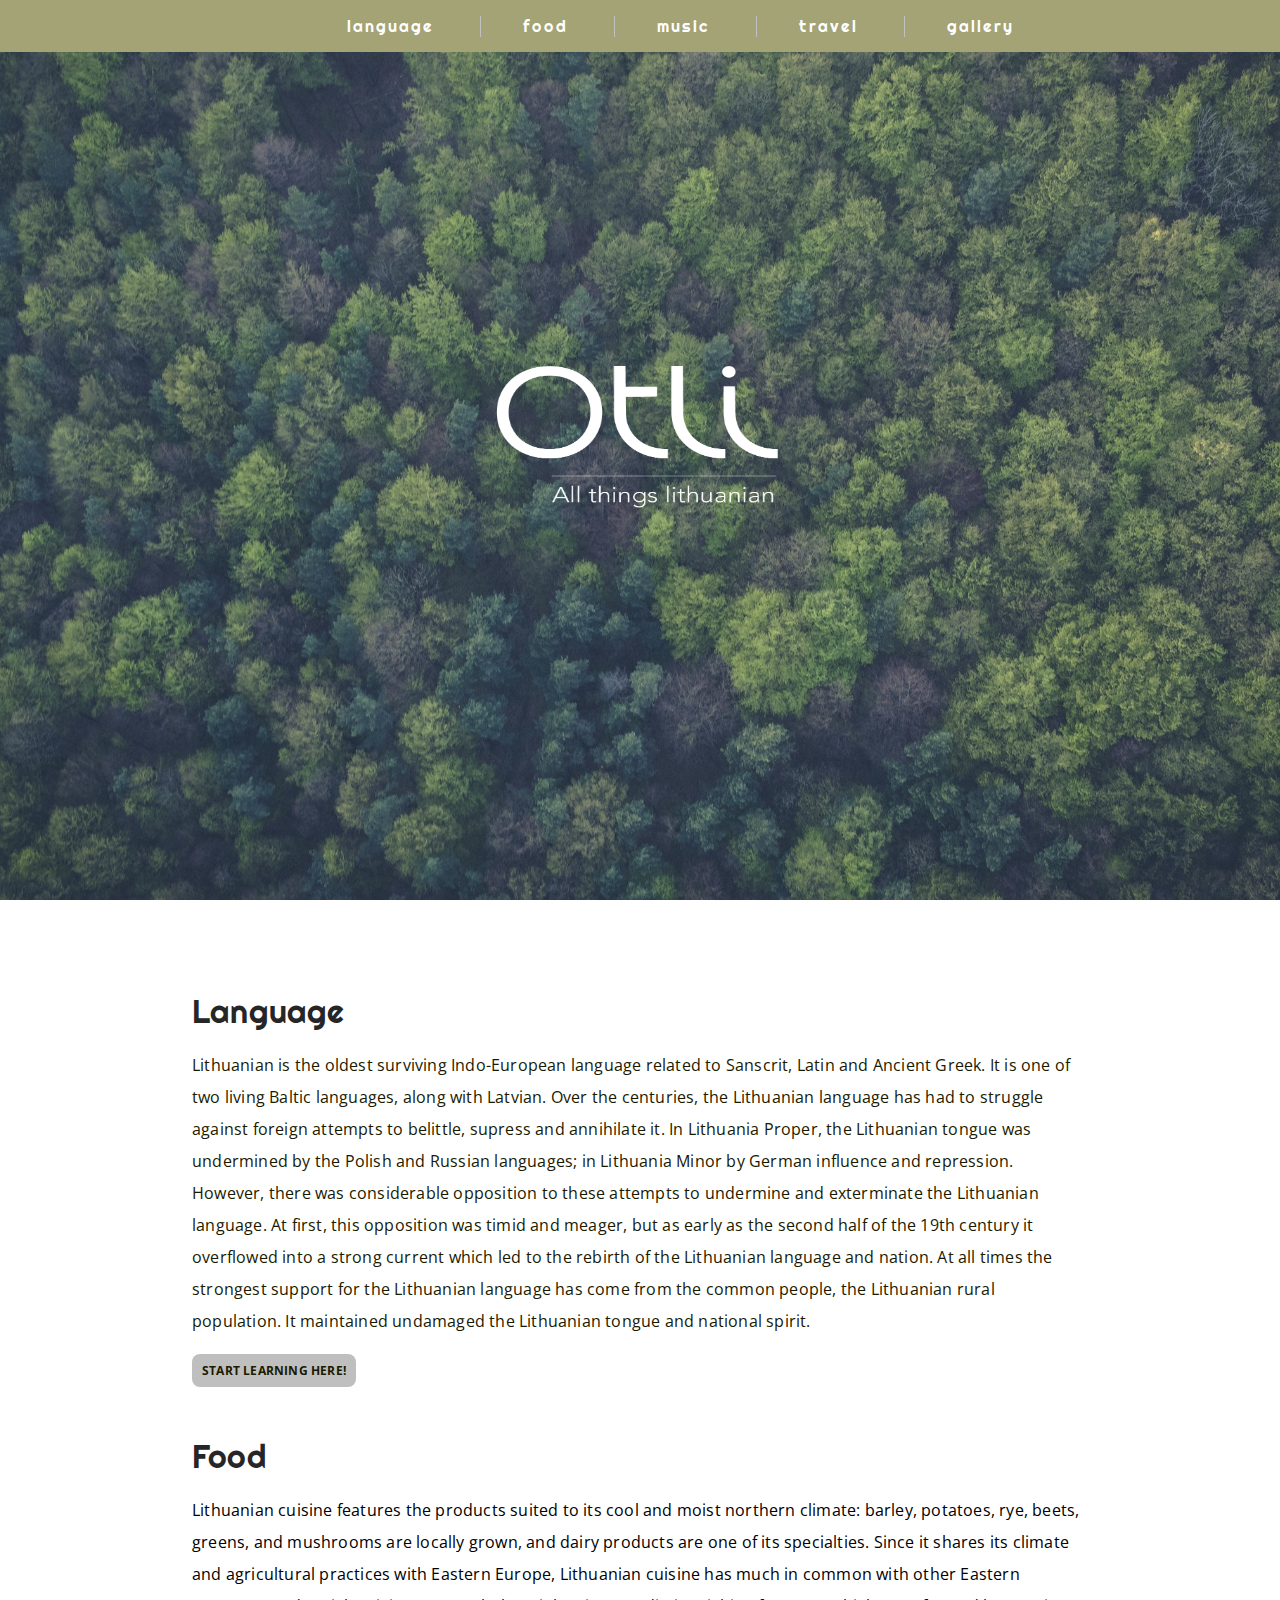
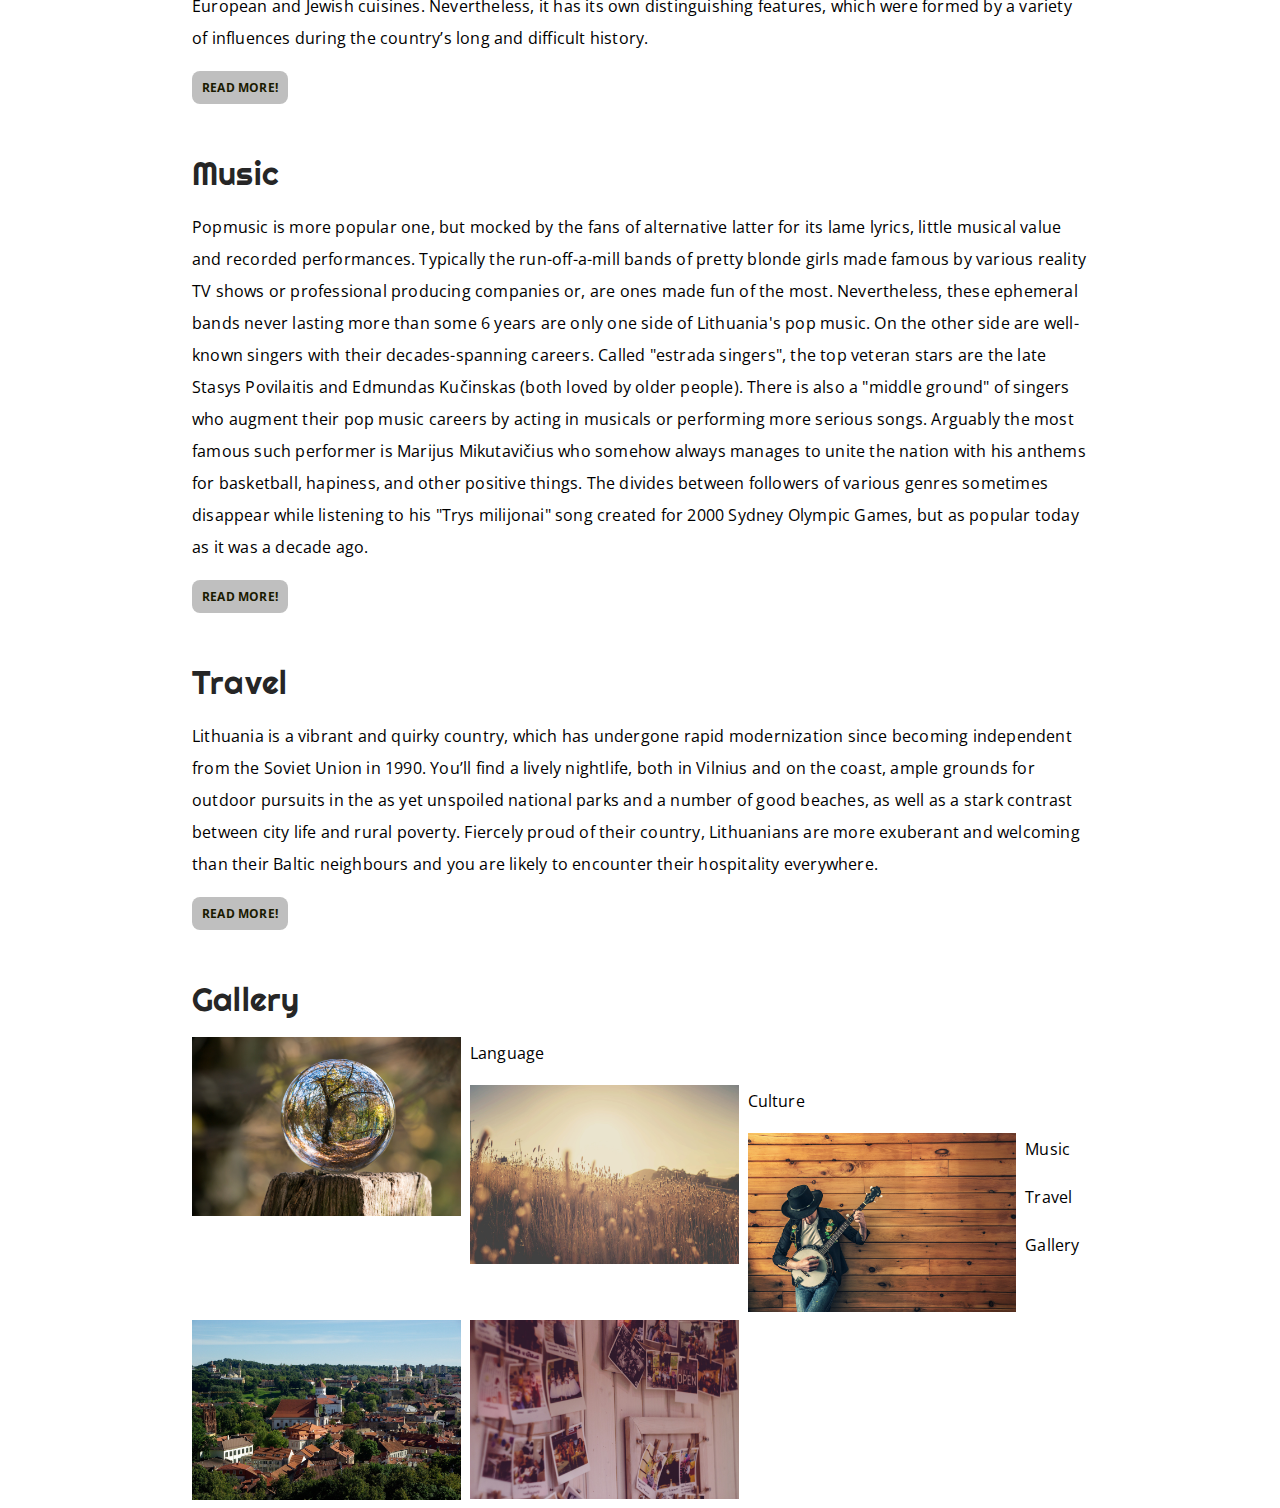
==== commit 68e5bc01: "update" ====
--- a/unit_1/index.html
+++ b/unit_1/index.html
@@ -12,6 +12,8 @@
 				<div id="nav-wrapper">
 					<ul>
 						<li><a href="#">language</a></li>
+						<li><a href="#">food</a></li>
+						<li><a href="#">music</a></li>
 						<li><a href="#">travel</a></li>
 						<li><a href="#">gallery</a></li>
 					</ul>
@@ -20,64 +22,51 @@
 
 			<div id="logo">
 			
-					<img src="images/otli_logo.png">
+					<img src="images/logo.png" height="240" width="430">
 			
 			</div>
 		</header>
 
 	
 
-		<div id="otli">
-
-			<div id="group">
-				<ul>
-					<li><a href="#">language</a><img src="images/explore.jpg" alt="world">
-					<li><a href="#">travel</a><img src="images/culture.jpg" alt="meadow">
-					<li><a href="#">gallery</a><img src="images/gallery.jpg" alt="pictures">
-					
-				</ul>
-			</div>
+		<div id="main">
 
 			<div class="language">
 				<h1>Language</h1>
 				<p>Lithuanian is the oldest surviving Indo-European language related to Sanscrit, Latin and Ancient Greek. It is one of two living Baltic languages, along with Latvian. Over the centuries, the Lithuanian language has had to struggle against foreign attempts to belittle, supress and annihilate it. In Lithuania Proper, the Lithuanian tongue was undermined by the Polish and Russian languages; in Lithuania Minor by German influence and repression. However, there was considerable opposition to these attempts to undermine and exterminate the Lithuanian language. At first, this opposition was timid and meager, but as early as the second half of the 19th century it overflowed into a strong current which led to the rebirth of the Lithuanian language and nation.
 				At all times the strongest support for the Lithuanian language has come from the common people, the Lithuanian rural population. It maintained undamaged the Lithuanian tongue and national spirit. 
 				</p>
-					<div class="link">
-						<a href="#"> You can learn it!</a>
-
+					<div>
+					<a class="button" href="#">START LEARNING HERE!</a>
 					</div>
 			</div>
 
 			<div class="food">
 				<h1>Food</h1>
-				<img class="img-food" src="images/duona.jpg" alt="bread">
 				<p>Lithuanian cuisine features the products suited to its cool and moist northern climate: barley, potatoes, rye, beets, greens, and mushrooms are locally grown, and dairy products are one of its specialties. Since it shares its climate and agricultural practices with Eastern Europe, Lithuanian cuisine has much in common with other Eastern European and Jewish cuisines. Nevertheless, it has its own distinguishing features, which were formed by a variety of influences during the country’s long and difficult history.
 				</p>
-				<div class="link">
-						<a href="#"> Read on...</a>
+					<div>
+						<a class="button" href="#">READ MORE!</a>
 					</div>
 			</div>
 
 			<div class="music">
 				<h1>Music</h1>
-				<img src="images/music.jpg" alt="guitar.jpg" align="top">
 				<p>Popmusic is more popular one, but mocked by the fans of alternative latter for its lame lyrics, little musical value and recorded performances. Typically the run-off-a-mill bands of pretty blonde girls made famous by various reality TV shows or professional producing companies or, are ones made fun of the most.
 
 				Nevertheless, these ephemeral bands never lasting more than some 6 years are only one side of Lithuania's pop music. On the other side are well-known singers with their decades-spanning careers. Called "estrada singers", the top veteran stars are the late Stasys Povilaitis and Edmundas Kučinskas (both loved by older people).
 
 				There is also a "middle ground" of singers who augment their pop music careers by acting in musicals or performing more serious songs. Arguably the most famous such performer is Marijus Mikutavičius who somehow always manages to unite the nation with his anthems for basketball, hapiness, and other positive things. The divides between followers of various genres sometimes disappear while listening to his "Trys milijonai" song created for 2000 Sydney Olympic Games, but as popular today as it was a decade ago.</p>
-				<div class="link">
-						<a href="#"> Read on...</a>
+					<div>
+						<a class="button" href="#">READ MORE!</a>
 					</div>
 			</div>
 
 			<div class="travel">
 				<h1>Travel</h1>
-				<img src="images/angel.jpg" alt="statue">
 				<p>Lithuania is a vibrant and quirky country, which has undergone rapid modernization since becoming independent from the Soviet Union in 1990. You’ll find a lively nightlife, both in Vilnius and on the coast, ample grounds for outdoor pursuits in the as yet unspoiled national parks and a number of good beaches, as well as a stark contrast between city life and rural poverty. Fiercely proud of their country, Lithuanians are more exuberant and welcoming than their Baltic neighbours and you are likely to encounter their hospitality everywhere.</p>
-				<div class="link">
-						<a href="#"> Read on...</a>
+					<div>
+						<a class="button" href="#">READ MORE!</a>
 					</div>
 			</div>
 
@@ -85,15 +74,23 @@
 
 				<h1>Gallery</h1>
 
-				<img src="images/gallery.jpg" alt="photos">
-				<!-- Add the image grid here -->
+					<div id="pictures">
+						<div class="img_container">
+							<a href="#"><img src="images/explore.jpg"></a>
+							<p>Language</p>
+							<a href="#"><img src="images/culture.jpg"></a>
+							<p>Culture</p>
+							<a href="#"><img src="images/music.jpg" ></a>
+							<p>Music</p>
+							<a href="#"><img src="images/travel.jpg"></a>
+							<p>Travel</p>
+							<a href="#"><img src="images/gallery.jpg"></a>	
+							<p>Gallery</p>
+						</div>
+					</div>
 			</div>
-		</div>
-
-		<div id="footnote">
-			<div id="contact">
-				<a href="#"> let me know what you think!</a>
-		</div>
+		</div>	
+		
 
 	</body>
 
--- a/unit_1/css/style.css
+++ b/unit_1/css/style.css
@@ -1,3 +1,9 @@
+
+@import url('https://fonts.googleapis.com/css?family=Kaushan+Script|Montserrat|Satisfy|Trocchi');
+@import url('https://fonts.googleapis.com/css?family=Droid+Serif|Kaushan+Script|Montserrat|Satisfy|Trocchi');
+@import url('https://fonts.googleapis.com/css?family=Droid+Serif|Kaushan+Script|Montserrat|Righteous|Satisfy|Trocchi');
+@import url('https://fonts.googleapis.com/css?family=Droid+Serif|Kaushan+Script|Montserrat|Open+Sans|Righteous|Satisfy|Trocchi');
+
 body {
 	margin:0;
 	padding:0;
@@ -7,13 +13,16 @@
 header {
 	background-size: cover;
 	background-image:url("../images/forest_main.jpeg");
+	max-width: 100%;
+	height: 900px;
 }
 
 #logo {
     display: block;
-    margin-left: 300px;
+    margin-left: 440px;
     margin-right: auto;
-    padding-top: 180px;
+    padding-top: 320px;
+    margin-bottom: 300px;
 
 }	
 
@@ -51,50 +60,64 @@
 }
 
 #nav ul li a {
-	font-family: Arial, Helvetica, sans-serif;
+	font-family: 'Righteous', cursive;
+	font-weight: 100;
+	letter-spacing: 2px;
 	text-decoration:none;
 	color:#ffffff;
 	font-size: 16px;
 	text-align: center;
-	font-weight: normal;
 	display:inline;
 	text-transform: lowercase;
 }
 
-#otli{
+#main{
+	font-family: 'Open Sans', sans-serif;
+	font-size: 16px;
+	letter-spacing: 0.2px;
 	color: #000000;
 	line-height: 2em;
-	margin-right: 10em;
-	margin-left: 10em;	
+	margin-right: 12em;
+	margin-left: 12em;	
+
 }
 
-#group ul li{
- 	display:inline block;
- 	list-style-type:none;
- 	text-decoration: none;
- 	vertical-align: top;
-    display: inline-block;
-    text-align: center;
-    width: 80px;
-    margin-left: 0em;
-    margin-right: 0em;
+#main a {
+	font-family: 'Open sans', sans-serif;
+	text-align: center;
+	font-weight: bold;
+	font-style: normal;
+	color: #1a1a00;
+	text-transform: uppercase;
+
 }
 
-#group image{
-	width: 100px;
-	width: 100px;
+.button {
+	text-decoration: none;
+	background-color: #bfbfbf;
+    border: 0;
+    padding: 8px 10px;
+    border-radius: 8px;
+    font-size: 12px;
+
 }
+
+.button:hover {
+	background-color: #a3a375;
+
+}
+
+h1 {
+	font-family: 'Righteous', cursive;
+	font-weight: 100;
+	color: #262626;
+}
+
+
 .language{
 	background-color: #ffffff;
 	color:#1a1a00;
 	margin-top: 6em;
-}
-
-.language img-circle {
-	border-radius: 50%;
-	margin: 0 auto;
-	height: 200px;
-	width: 650px;
 }
 
 .food {
@@ -104,15 +127,6 @@
 	margin-top: 2em;
 	float: left;
 	
-	
-}
-.img-food {
-	height: 200px;
-	width: 190px;
-	border-radius: 60%;
-	float: right;
-	
-
 }
 
 .music {
@@ -123,11 +137,6 @@
 	float: left;
 	
 }	
-.music img {
-	height: 200px;
-	width: 250px;
-	float: left;
-}
 
 .travel {
 	background-color: #ffffff;
@@ -136,11 +145,6 @@
 	margin-top: 2em;
 	float: left;
 }	
-
-.travel img{
-	margin: 0 auto;
-	width: 800px;
-}
 
 .gallery {
 	background-color: #ffffff;
@@ -152,23 +156,16 @@
 }
 
 .gallery img {
-	margin: 0 auto;
-	width: 800px;
+	float: left; 
+	width: 30%; 
+	margin-right: 1%; 
+	margin-bottom: 0.5em;
+	text-align: center;
 }
 
-a:link {
-	text-decoration: none;
-	font-family: Arial, Helvetica, sans-serif;
-	color: #800000;
-	text-align: center;
-	font-weight: bold;
-	font-style: normal;
+.image_container {
+	float:left;
 }
 
-#contact {
-	text-decoration: none;
-	font-family: Arial, Helvetica, sans-serif;
-	color: #1a1a00;
-	float: center;
-	font-weight: bold;
-}+
+	